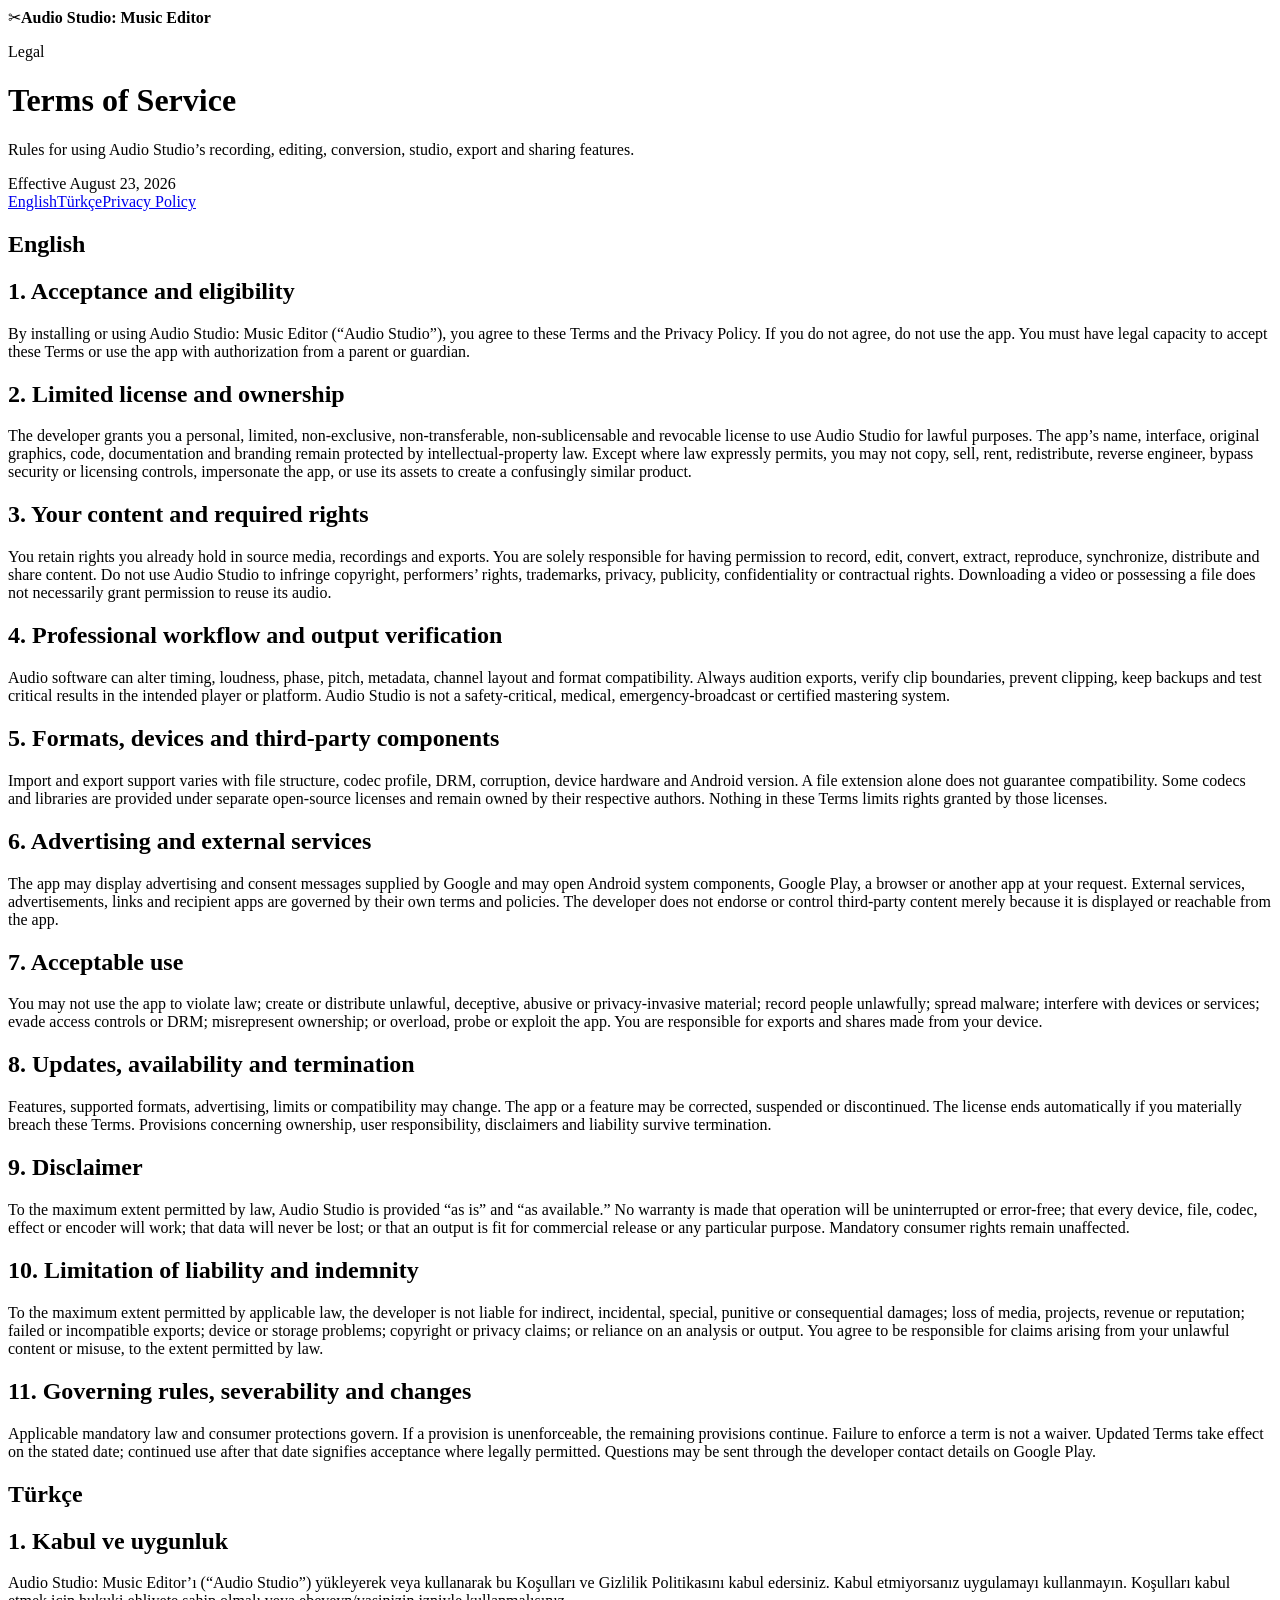
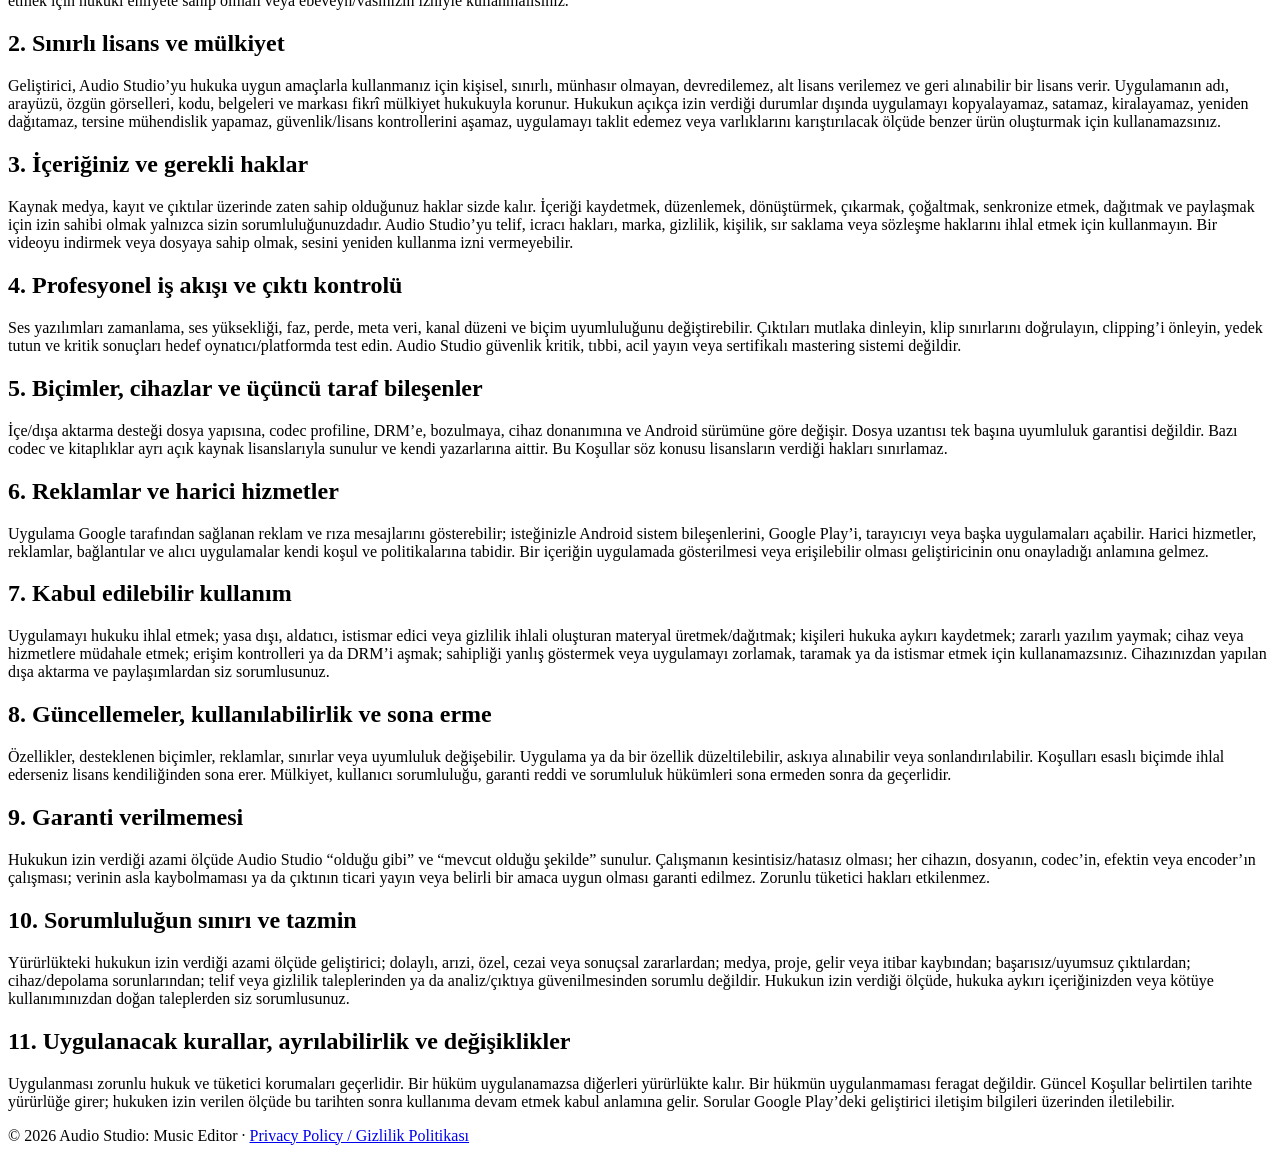
==== audio-studio/terms-of-service.html @ 1833df87 "Add Audio Studio terms of service" ====
<!doctype html>
<html lang="en"><head><meta charset="utf-8"><meta name="viewport" content="width=device-width,initial-scale=1"><meta name="theme-color" content="#ffb000"><meta name="description" content="Terms of Service for Audio Studio: Music Editor"><title>Audio Studio: Music Editor — Terms of Service</title><link rel="stylesheet" href="styles.css"></head>
<body><main><header><div class="brand"><span class="mark">✂</span><strong>Audio Studio: Music Editor</strong></div><p class="eyebrow">Legal</p><h1>Terms of Service</h1><p class="lead">Rules for using Audio Studio’s recording, editing, conversion, studio, export and sharing features.</p><div class="meta">Effective August 23, 2026</div><nav><a href="#english">English</a><a href="#turkce">Türkçe</a><a href="index.html">Privacy Policy</a></nav></header>
<h2 class="language-title" id="english">English</h2>
<section><h2>1. Acceptance and eligibility</h2><p>By installing or using Audio Studio: Music Editor (“Audio Studio”), you agree to these Terms and the Privacy Policy. If you do not agree, do not use the app. You must have legal capacity to accept these Terms or use the app with authorization from a parent or guardian.</p></section>
<section><h2>2. Limited license and ownership</h2><p>The developer grants you a personal, limited, non-exclusive, non-transferable, non-sublicensable and revocable license to use Audio Studio for lawful purposes. The app’s name, interface, original graphics, code, documentation and branding remain protected by intellectual-property law. Except where law expressly permits, you may not copy, sell, rent, redistribute, reverse engineer, bypass security or licensing controls, impersonate the app, or use its assets to create a confusingly similar product.</p></section>
<section><h2>3. Your content and required rights</h2><p>You retain rights you already hold in source media, recordings and exports. You are solely responsible for having permission to record, edit, convert, extract, reproduce, synchronize, distribute and share content. Do not use Audio Studio to infringe copyright, performers’ rights, trademarks, privacy, publicity, confidentiality or contractual rights. Downloading a video or possessing a file does not necessarily grant permission to reuse its audio.</p></section>
<section class="notice"><h2>4. Professional workflow and output verification</h2><p>Audio software can alter timing, loudness, phase, pitch, metadata, channel layout and format compatibility. Always audition exports, verify clip boundaries, prevent clipping, keep backups and test critical results in the intended player or platform. Audio Studio is not a safety-critical, medical, emergency-broadcast or certified mastering system.</p></section>
<section><h2>5. Formats, devices and third-party components</h2><p>Import and export support varies with file structure, codec profile, DRM, corruption, device hardware and Android version. A file extension alone does not guarantee compatibility. Some codecs and libraries are provided under separate open-source licenses and remain owned by their respective authors. Nothing in these Terms limits rights granted by those licenses.</p></section>
<section><h2>6. Advertising and external services</h2><p>The app may display advertising and consent messages supplied by Google and may open Android system components, Google Play, a browser or another app at your request. External services, advertisements, links and recipient apps are governed by their own terms and policies. The developer does not endorse or control third-party content merely because it is displayed or reachable from the app.</p></section>
<section><h2>7. Acceptable use</h2><p>You may not use the app to violate law; create or distribute unlawful, deceptive, abusive or privacy-invasive material; record people unlawfully; spread malware; interfere with devices or services; evade access controls or DRM; misrepresent ownership; or overload, probe or exploit the app. You are responsible for exports and shares made from your device.</p></section>
<section><h2>8. Updates, availability and termination</h2><p>Features, supported formats, advertising, limits or compatibility may change. The app or a feature may be corrected, suspended or discontinued. The license ends automatically if you materially breach these Terms. Provisions concerning ownership, user responsibility, disclaimers and liability survive termination.</p></section>
<section><h2>9. Disclaimer</h2><p>To the maximum extent permitted by law, Audio Studio is provided “as is” and “as available.” No warranty is made that operation will be uninterrupted or error-free; that every device, file, codec, effect or encoder will work; that data will never be lost; or that an output is fit for commercial release or any particular purpose. Mandatory consumer rights remain unaffected.</p></section>
<section><h2>10. Limitation of liability and indemnity</h2><p>To the maximum extent permitted by applicable law, the developer is not liable for indirect, incidental, special, punitive or consequential damages; loss of media, projects, revenue or reputation; failed or incompatible exports; device or storage problems; copyright or privacy claims; or reliance on an analysis or output. You agree to be responsible for claims arising from your unlawful content or misuse, to the extent permitted by law.</p></section>
<section><h2>11. Governing rules, severability and changes</h2><p>Applicable mandatory law and consumer protections govern. If a provision is unenforceable, the remaining provisions continue. Failure to enforce a term is not a waiver. Updated Terms take effect on the stated date; continued use after that date signifies acceptance where legally permitted. Questions may be sent through the developer contact details on Google Play.</p></section>
<h2 class="language-title" id="turkce">Türkçe</h2>
<section><h2>1. Kabul ve uygunluk</h2><p>Audio Studio: Music Editor’ı (“Audio Studio”) yükleyerek veya kullanarak bu Koşulları ve Gizlilik Politikasını kabul edersiniz. Kabul etmiyorsanız uygulamayı kullanmayın. Koşulları kabul etmek için hukuki ehliyete sahip olmalı veya ebeveyn/vasinizin izniyle kullanmalısınız.</p></section>
<section><h2>2. Sınırlı lisans ve mülkiyet</h2><p>Geliştirici, Audio Studio’yu hukuka uygun amaçlarla kullanmanız için kişisel, sınırlı, münhasır olmayan, devredilemez, alt lisans verilemez ve geri alınabilir bir lisans verir. Uygulamanın adı, arayüzü, özgün görselleri, kodu, belgeleri ve markası fikrî mülkiyet hukukuyla korunur. Hukukun açıkça izin verdiği durumlar dışında uygulamayı kopyalayamaz, satamaz, kiralayamaz, yeniden dağıtamaz, tersine mühendislik yapamaz, güvenlik/lisans kontrollerini aşamaz, uygulamayı taklit edemez veya varlıklarını karıştırılacak ölçüde benzer ürün oluşturmak için kullanamazsınız.</p></section>
<section><h2>3. İçeriğiniz ve gerekli haklar</h2><p>Kaynak medya, kayıt ve çıktılar üzerinde zaten sahip olduğunuz haklar sizde kalır. İçeriği kaydetmek, düzenlemek, dönüştürmek, çıkarmak, çoğaltmak, senkronize etmek, dağıtmak ve paylaşmak için izin sahibi olmak yalnızca sizin sorumluluğunuzdadır. Audio Studio’yu telif, icracı hakları, marka, gizlilik, kişilik, sır saklama veya sözleşme haklarını ihlal etmek için kullanmayın. Bir videoyu indirmek veya dosyaya sahip olmak, sesini yeniden kullanma izni vermeyebilir.</p></section>
<section class="notice"><h2>4. Profesyonel iş akışı ve çıktı kontrolü</h2><p>Ses yazılımları zamanlama, ses yüksekliği, faz, perde, meta veri, kanal düzeni ve biçim uyumluluğunu değiştirebilir. Çıktıları mutlaka dinleyin, klip sınırlarını doğrulayın, clipping’i önleyin, yedek tutun ve kritik sonuçları hedef oynatıcı/platformda test edin. Audio Studio güvenlik kritik, tıbbi, acil yayın veya sertifikalı mastering sistemi değildir.</p></section>
<section><h2>5. Biçimler, cihazlar ve üçüncü taraf bileşenler</h2><p>İçe/dışa aktarma desteği dosya yapısına, codec profiline, DRM’e, bozulmaya, cihaz donanımına ve Android sürümüne göre değişir. Dosya uzantısı tek başına uyumluluk garantisi değildir. Bazı codec ve kitaplıklar ayrı açık kaynak lisanslarıyla sunulur ve kendi yazarlarına aittir. Bu Koşullar söz konusu lisansların verdiği hakları sınırlamaz.</p></section>
<section><h2>6. Reklamlar ve harici hizmetler</h2><p>Uygulama Google tarafından sağlanan reklam ve rıza mesajlarını gösterebilir; isteğinizle Android sistem bileşenlerini, Google Play’i, tarayıcıyı veya başka uygulamaları açabilir. Harici hizmetler, reklamlar, bağlantılar ve alıcı uygulamalar kendi koşul ve politikalarına tabidir. Bir içeriğin uygulamada gösterilmesi veya erişilebilir olması geliştiricinin onu onayladığı anlamına gelmez.</p></section>
<section><h2>7. Kabul edilebilir kullanım</h2><p>Uygulamayı hukuku ihlal etmek; yasa dışı, aldatıcı, istismar edici veya gizlilik ihlali oluşturan materyal üretmek/dağıtmak; kişileri hukuka aykırı kaydetmek; zararlı yazılım yaymak; cihaz veya hizmetlere müdahale etmek; erişim kontrolleri ya da DRM’i aşmak; sahipliği yanlış göstermek veya uygulamayı zorlamak, taramak ya da istismar etmek için kullanamazsınız. Cihazınızdan yapılan dışa aktarma ve paylaşımlardan siz sorumlusunuz.</p></section>
<section><h2>8. Güncellemeler, kullanılabilirlik ve sona erme</h2><p>Özellikler, desteklenen biçimler, reklamlar, sınırlar veya uyumluluk değişebilir. Uygulama ya da bir özellik düzeltilebilir, askıya alınabilir veya sonlandırılabilir. Koşulları esaslı biçimde ihlal ederseniz lisans kendiliğinden sona erer. Mülkiyet, kullanıcı sorumluluğu, garanti reddi ve sorumluluk hükümleri sona ermeden sonra da geçerlidir.</p></section>
<section><h2>9. Garanti verilmemesi</h2><p>Hukukun izin verdiği azami ölçüde Audio Studio “olduğu gibi” ve “mevcut olduğu şekilde” sunulur. Çalışmanın kesintisiz/hatasız olması; her cihazın, dosyanın, codec’in, efektin veya encoder’ın çalışması; verinin asla kaybolmaması ya da çıktının ticari yayın veya belirli bir amaca uygun olması garanti edilmez. Zorunlu tüketici hakları etkilenmez.</p></section>
<section><h2>10. Sorumluluğun sınırı ve tazmin</h2><p>Yürürlükteki hukukun izin verdiği azami ölçüde geliştirici; dolaylı, arızi, özel, cezai veya sonuçsal zararlardan; medya, proje, gelir veya itibar kaybından; başarısız/uyumsuz çıktılardan; cihaz/depolama sorunlarından; telif veya gizlilik taleplerinden ya da analiz/çıktıya güvenilmesinden sorumlu değildir. Hukukun izin verdiği ölçüde, hukuka aykırı içeriğinizden veya kötüye kullanımınızdan doğan taleplerden siz sorumlusunuz.</p></section>
<section><h2>11. Uygulanacak kurallar, ayrılabilirlik ve değişiklikler</h2><p>Uygulanması zorunlu hukuk ve tüketici korumaları geçerlidir. Bir hüküm uygulanamazsa diğerleri yürürlükte kalır. Bir hükmün uygulanmaması feragat değildir. Güncel Koşullar belirtilen tarihte yürürlüğe girer; hukuken izin verilen ölçüde bu tarihten sonra kullanıma devam etmek kabul anlamına gelir. Sorular Google Play’deki geliştirici iletişim bilgileri üzerinden iletilebilir.</p></section>
<footer>© 2026 Audio Studio: Music Editor · <a href="index.html">Privacy Policy / Gizlilik Politikası</a></footer></main></body></html>
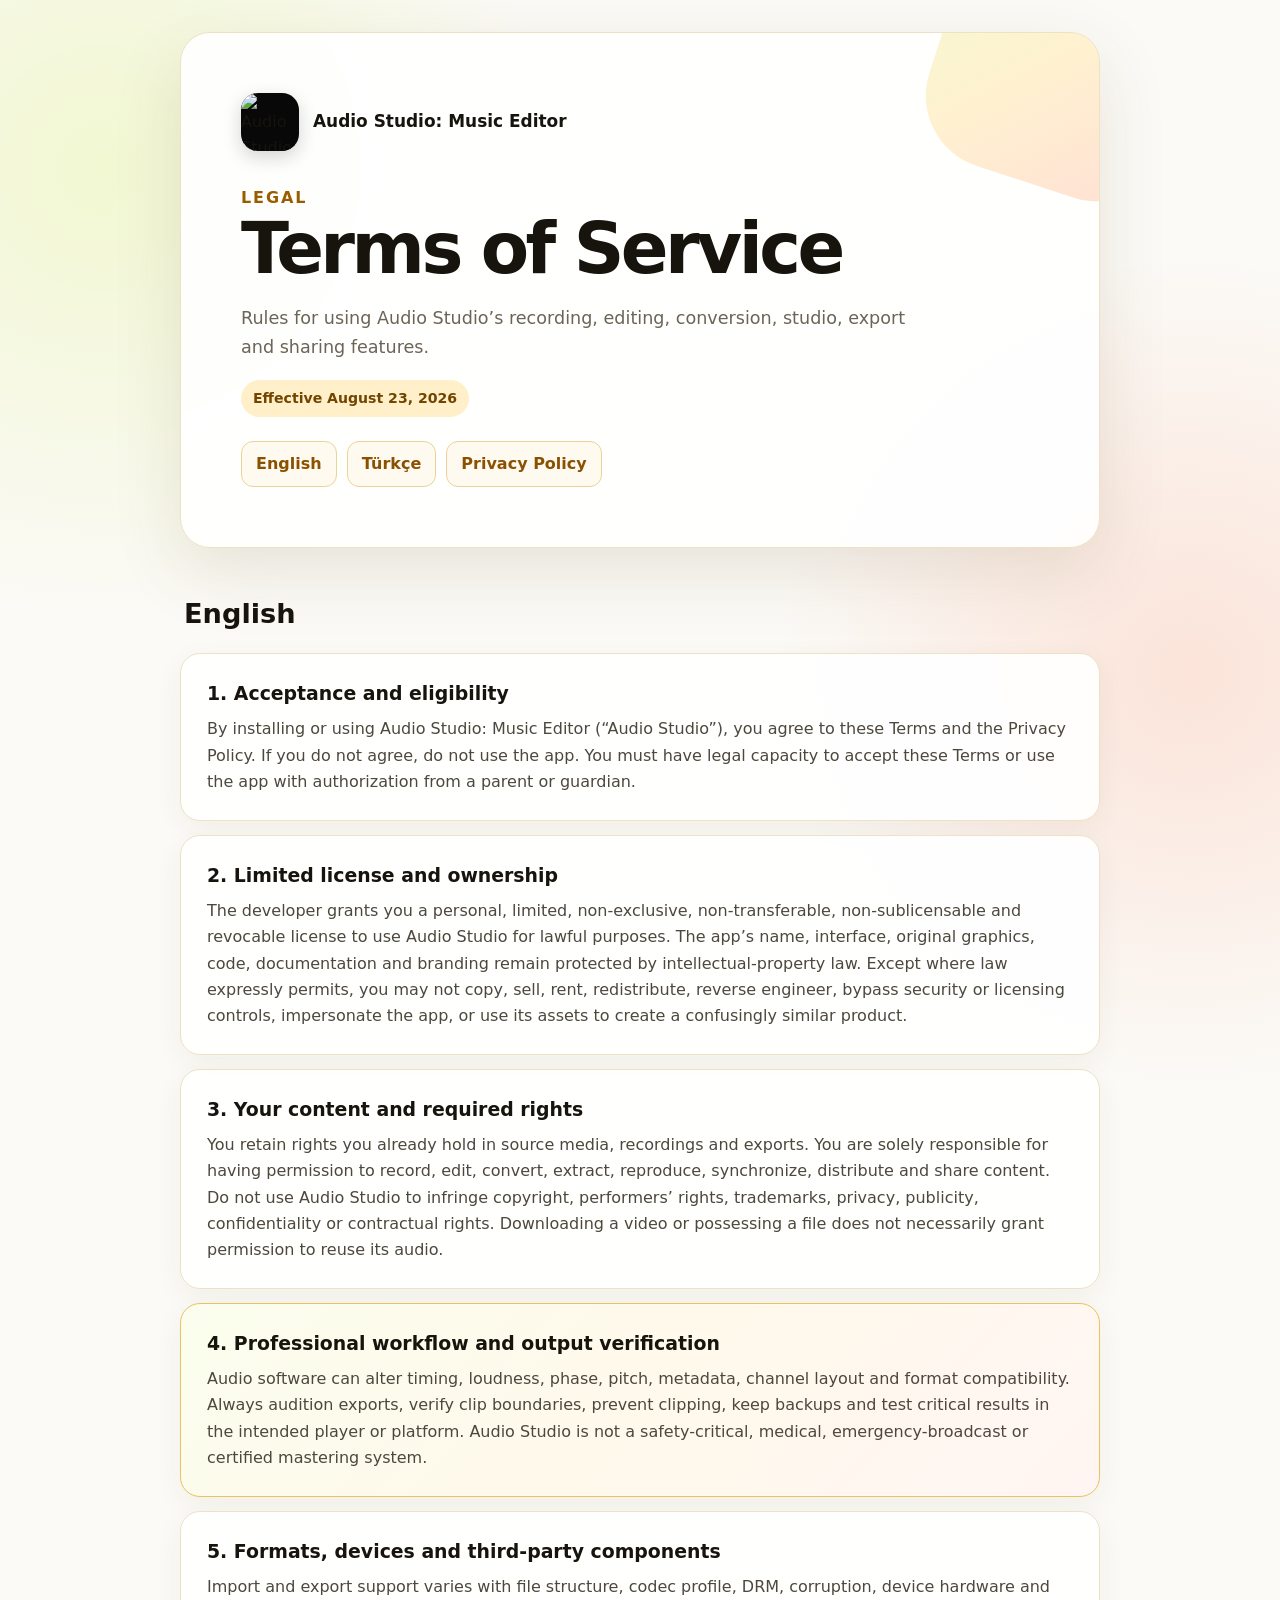
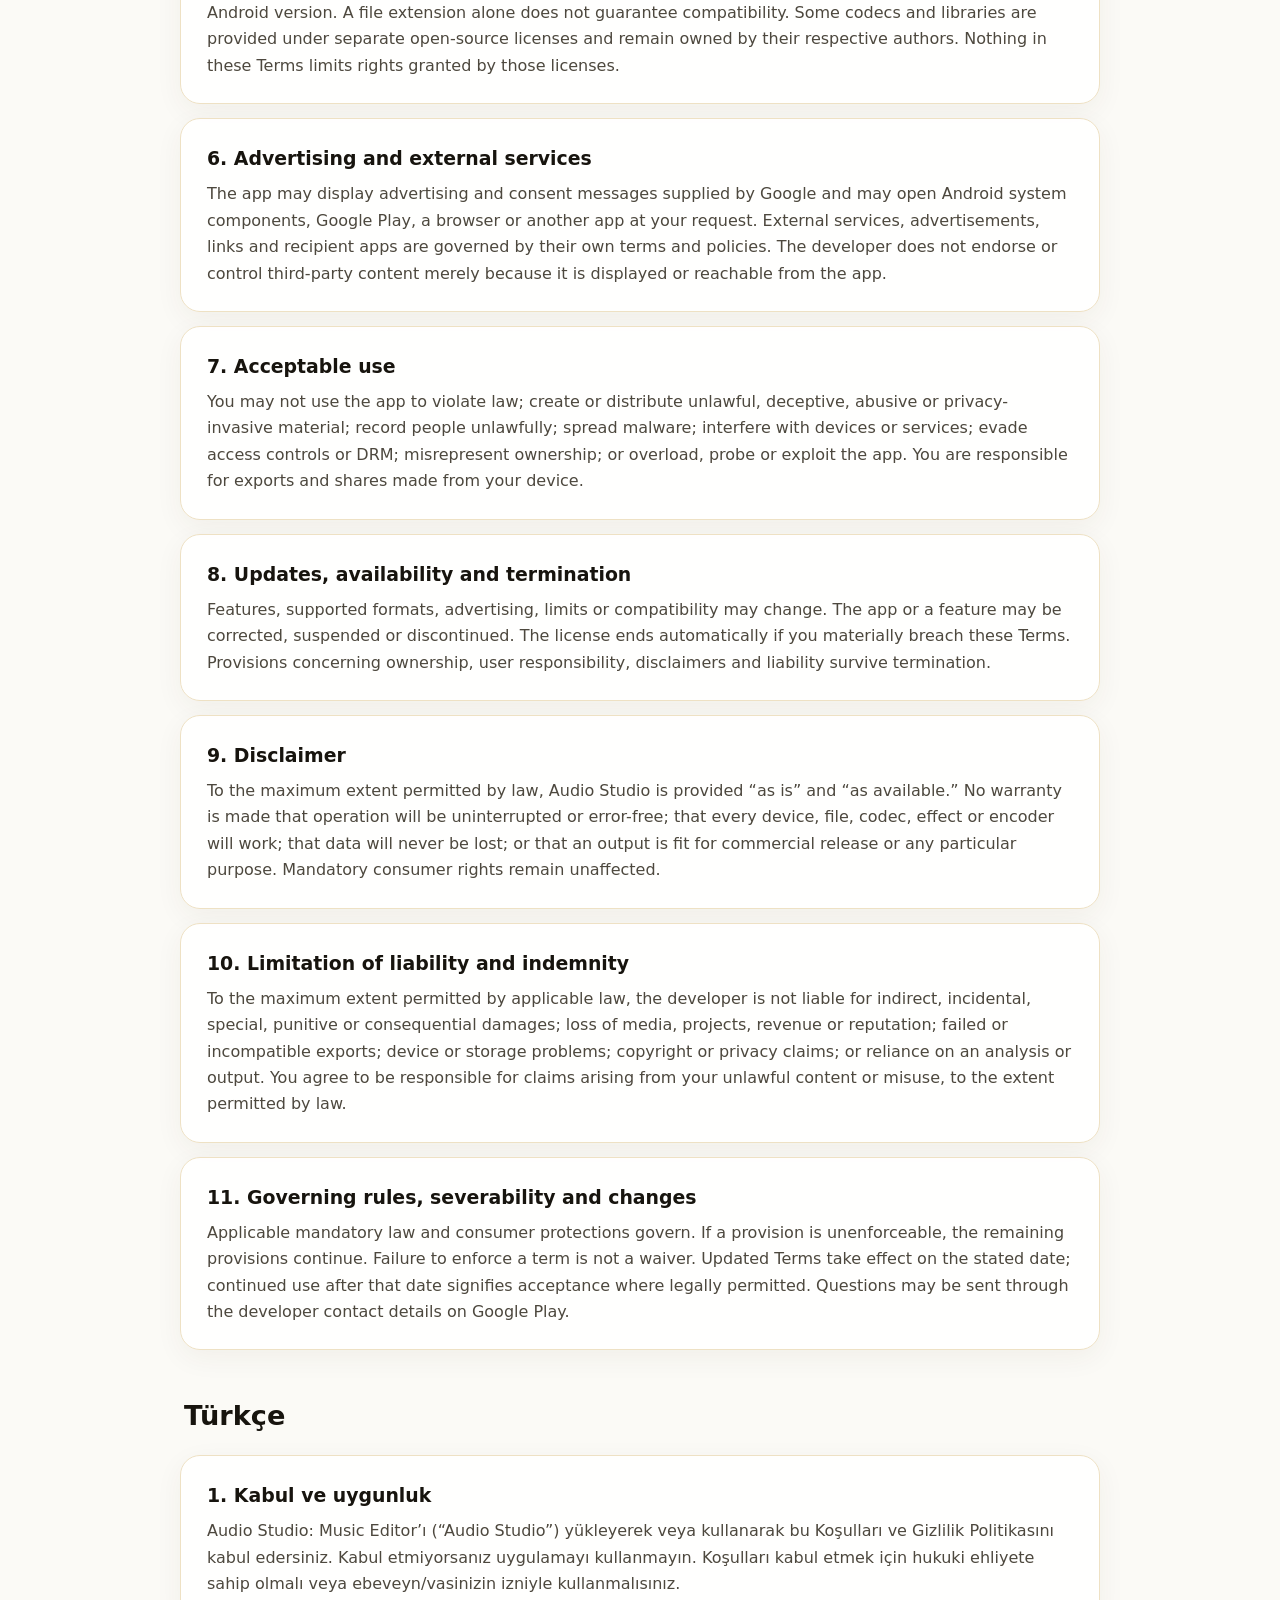
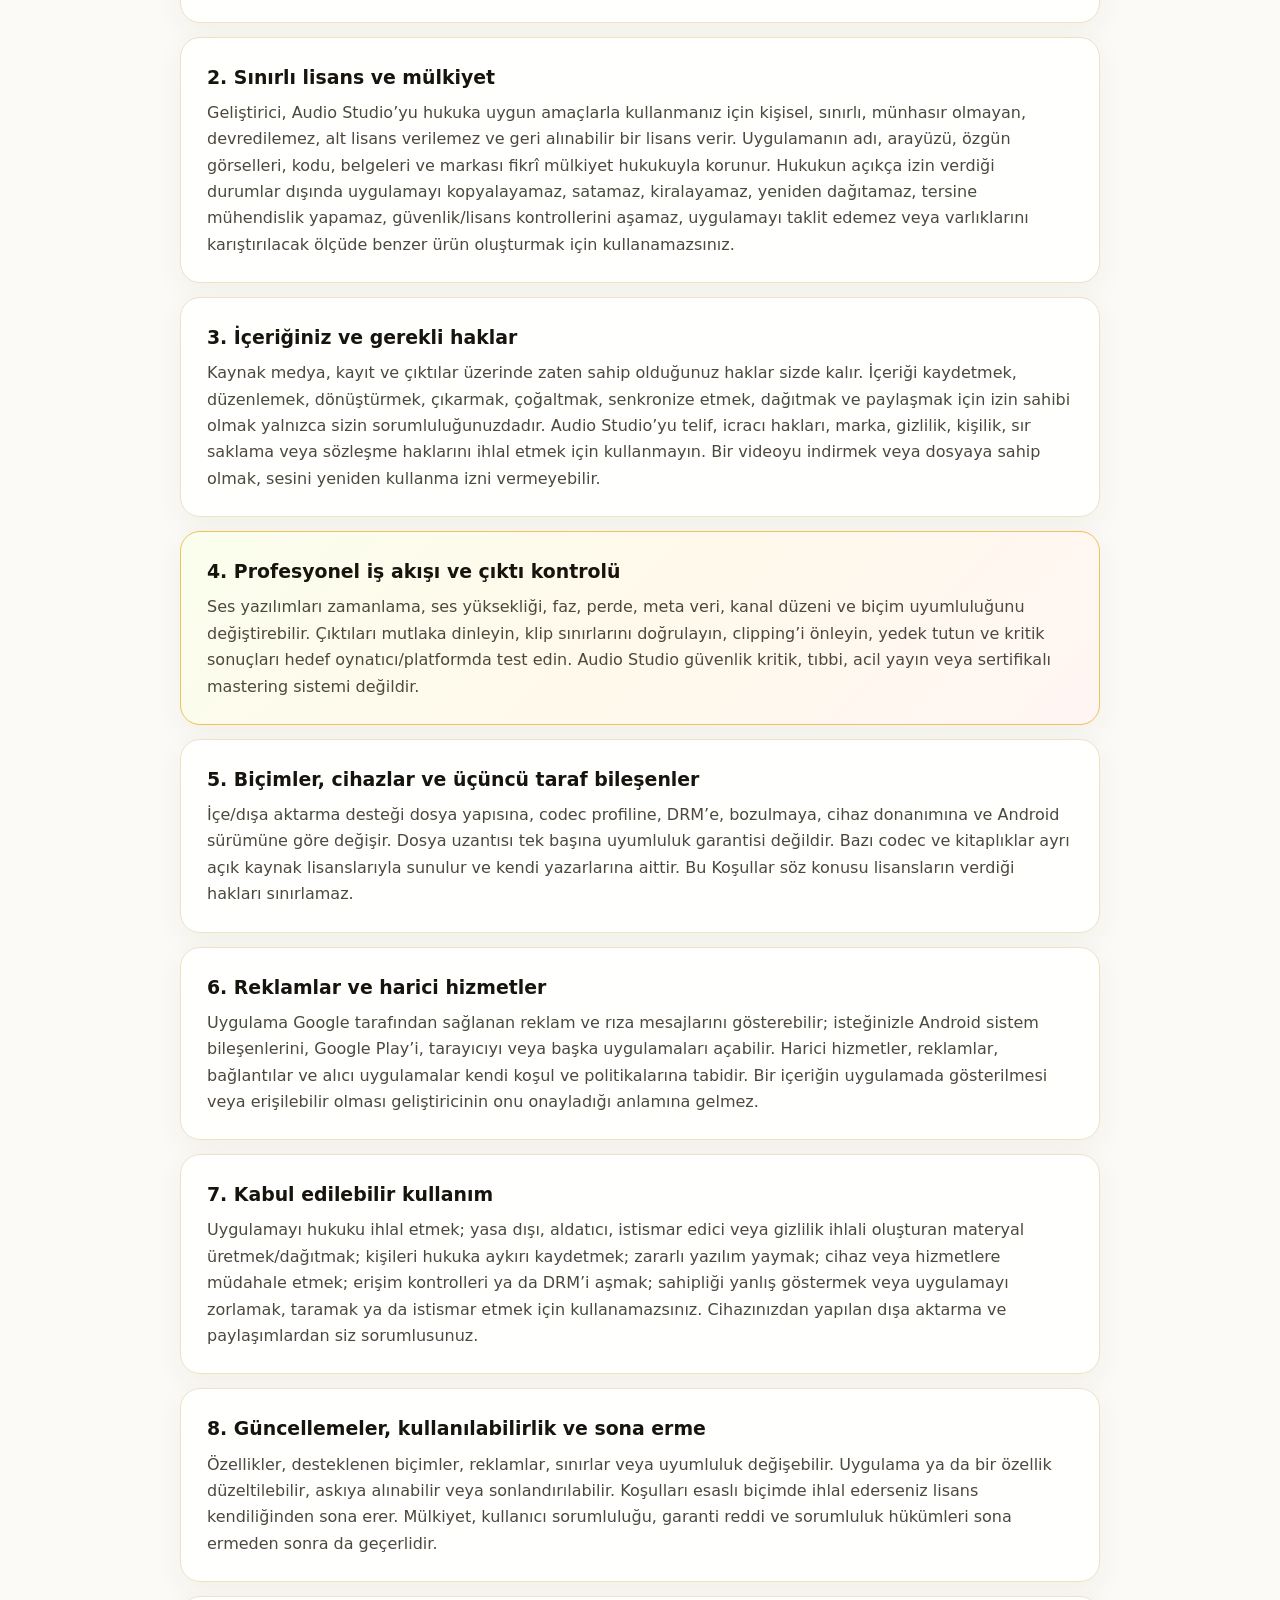
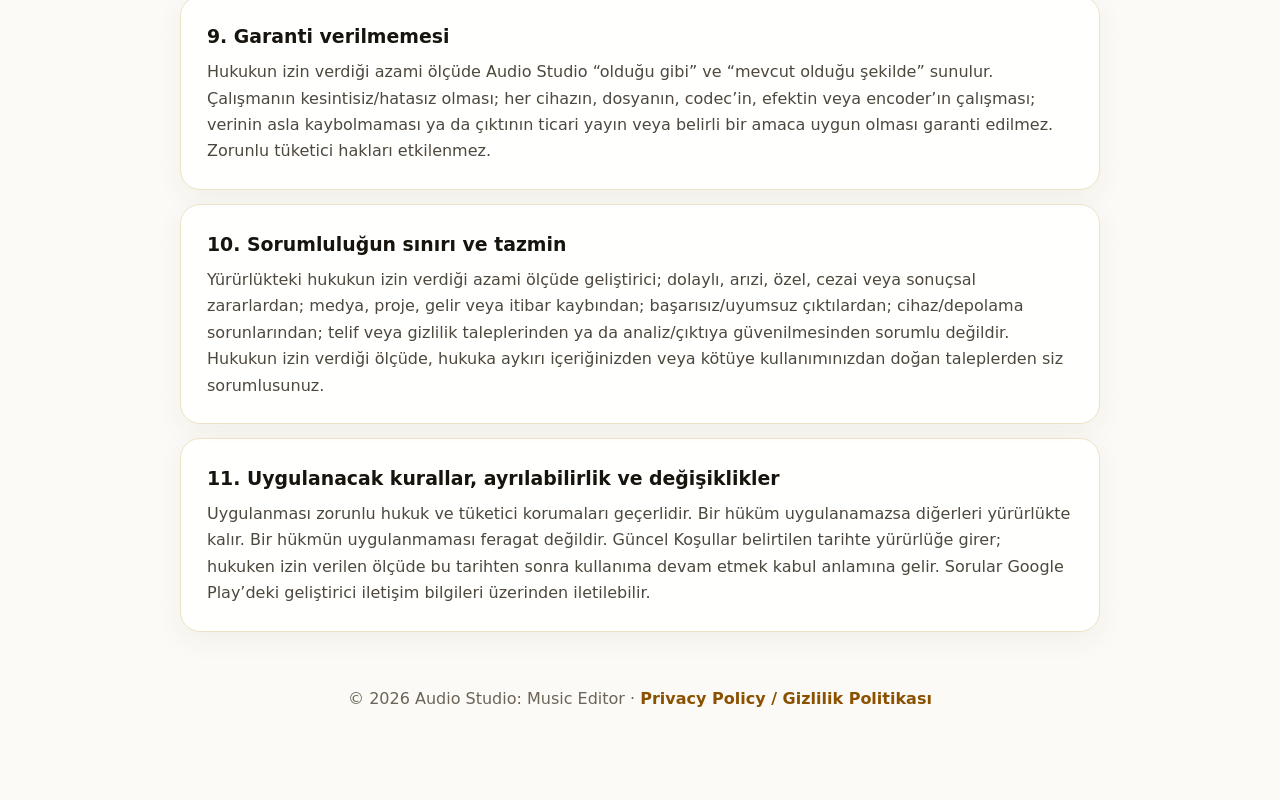
==== commit d9ae6154: "Use the Audio Studio logo on terms" ====
--- a/audio-studio/terms-of-service.html
+++ b/audio-studio/terms-of-service.html
@@ -1,6 +1,6 @@
 <!doctype html>
 <html lang="en"><head><meta charset="utf-8"><meta name="viewport" content="width=device-width,initial-scale=1"><meta name="theme-color" content="#ffb000"><meta name="description" content="Terms of Service for Audio Studio: Music Editor"><title>Audio Studio: Music Editor — Terms of Service</title><link rel="stylesheet" href="styles.css"></head>
-<body><main><header><div class="brand"><span class="mark">✂</span><strong>Audio Studio: Music Editor</strong></div><p class="eyebrow">Legal</p><h1>Terms of Service</h1><p class="lead">Rules for using Audio Studio’s recording, editing, conversion, studio, export and sharing features.</p><div class="meta">Effective August 23, 2026</div><nav><a href="#english">English</a><a href="#turkce">Türkçe</a><a href="index.html">Privacy Policy</a></nav></header>
+<body><main><header><div class="brand"><img class="brand-logo" src="app_logo.png" alt="Audio Studio: Music Editor logo" width="58" height="58"><strong>Audio Studio: Music Editor</strong></div><p class="eyebrow">Legal</p><h1>Terms of Service</h1><p class="lead">Rules for using Audio Studio’s recording, editing, conversion, studio, export and sharing features.</p><div class="meta">Effective August 23, 2026</div><nav><a href="#english">English</a><a href="#turkce">Türkçe</a><a href="index.html">Privacy Policy</a></nav></header>
 <h2 class="language-title" id="english">English</h2>
 <section><h2>1. Acceptance and eligibility</h2><p>By installing or using Audio Studio: Music Editor (“Audio Studio”), you agree to these Terms and the Privacy Policy. If you do not agree, do not use the app. You must have legal capacity to accept these Terms or use the app with authorization from a parent or guardian.</p></section>
 <section><h2>2. Limited license and ownership</h2><p>The developer grants you a personal, limited, non-exclusive, non-transferable, non-sublicensable and revocable license to use Audio Studio for lawful purposes. The app’s name, interface, original graphics, code, documentation and branding remain protected by intellectual-property law. Except where law expressly permits, you may not copy, sell, rent, redistribute, reverse engineer, bypass security or licensing controls, impersonate the app, or use its assets to create a confusingly similar product.</p></section>
--- a/audio-studio/styles.css
+++ b/audio-studio/styles.css
@@ -0,0 +1,2 @@
+:root{color-scheme:light;--ink:#17140e;--muted:#6b6457;--line:#eee1c4;--amber:#ffb000;--lime:#bde900;--red:#ff4b18;--panel:rgba(255,255,255,.94)}*{box-sizing:border-box}html{scroll-behavior:smooth}body{margin:0;color:var(--ink);background:radial-gradient(circle at 8% 3%,rgba(189,233,0,.15),transparent 28rem),radial-gradient(circle at 93% 12%,rgba(255,75,24,.13),transparent 26rem),#fbfaf6;font:16px/1.65 system-ui,-apple-system,BlinkMacSystemFont,"Segoe UI",sans-serif}main{width:min(920px,calc(100% - 32px));margin:32px auto 64px}header{position:relative;overflow:hidden;padding:clamp(28px,6vw,60px);border:1px solid var(--line);border-radius:30px;background:var(--panel);box-shadow:0 24px 70px rgba(90,66,20,.12)}header:after{content:"";position:absolute;width:250px;height:250px;right:-90px;top:-95px;border-radius:74px;background:linear-gradient(135deg,var(--lime),var(--amber),var(--red));opacity:.18;transform:rotate(18deg)}.brand{display:flex;align-items:center;gap:14px;position:relative;z-index:1}.brand-logo{display:block;width:58px;height:58px;border-radius:17px;object-fit:cover;background:#080808;box-shadow:0 6px 18px rgba(23,20,14,.18)}.brand strong{font-size:1.06rem}.eyebrow{margin:34px 0 2px;color:#9a5c00;font-weight:800;letter-spacing:.12em;text-transform:uppercase}h1{margin:0;font-size:clamp(2.25rem,7vw,4.4rem);line-height:1.04;letter-spacing:-.05em}.lead{max-width:700px;color:var(--muted);font-size:1.1rem}.meta{display:inline-flex;padding:7px 12px;border-radius:999px;background:#fff0ca;color:#714500;font-weight:700;font-size:.88rem}nav{display:flex;flex-wrap:wrap;gap:10px;margin-top:24px}a{color:#8a5100;font-weight:750;text-decoration:none}nav a{padding:9px 14px;border:1px solid #ead29b;border-radius:12px;background:#fffaf0}.language-title{margin:44px 4px 16px;font-size:1.7rem}section{margin:14px 0;padding:24px 26px;border:1px solid var(--line);border-radius:20px;background:var(--panel);box-shadow:0 8px 28px rgba(80,59,18,.055)}section.notice{border-color:#efc15c;background:linear-gradient(135deg,rgba(189,233,0,.07),rgba(255,176,0,.08),rgba(255,75,24,.05)),white}section h2{margin:0 0 7px;font-size:1.18rem}section p{margin:0;color:#4d483e}footer{margin-top:30px;padding:24px 4px;color:var(--muted);text-align:center}@media(max-width:540px){main{width:min(100% - 20px,920px);margin-top:10px}header{border-radius:22px;padding:24px 20px}section{padding:20px}.brand strong{max-width:220px;line-height:1.3}}
+
